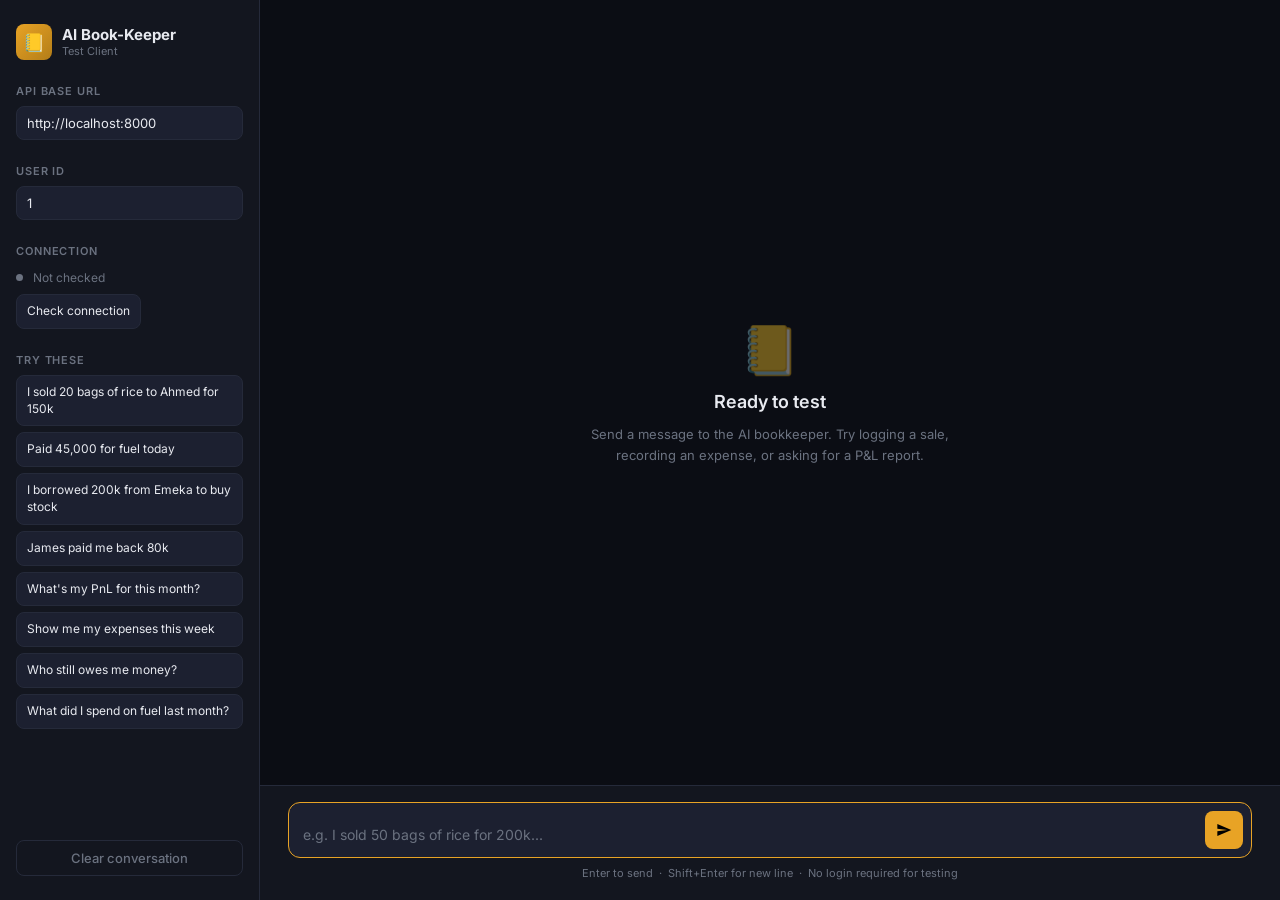
==== test_client.html @ e81ce20c "removed req.idempotency" ====
<!DOCTYPE html>
<html lang="en">
<head>
  <meta charset="UTF-8" />
  <meta name="viewport" content="width=device-width, initial-scale=1.0" />
  <title>AI Book-Keeper — Test Client</title>
  <link rel="preconnect" href="https://fonts.googleapis.com" />
  <link href="https://fonts.googleapis.com/css2?family=Inter:wght@400;500;600;700&display=swap" rel="stylesheet" />
  <style>
    *, *::before, *::after { box-sizing: border-box; margin: 0; padding: 0; }

    :root {
      --bg:        #0b0d14;
      --surface:   #13161f;
      --surface2:  #1c2030;
      --border:    #252a3a;
      --accent:    #e8a325;
      --accent-dim:#b37d18;
      --text:      #e8eaf0;
      --text-muted:#6b7280;
      --user-bubble: #1d3461;
      --ai-bubble:   #1c2030;
      --red:       #ef4444;
      --green:     #22c55e;
    }

    html, body { height: 100%; font-family: 'Inter', sans-serif; background: var(--bg); color: var(--text); }

    .layout { display: flex; height: 100vh; overflow: hidden; }

    /* Sidebar */
    .sidebar {
      width: 260px; min-width: 260px;
      background: var(--surface);
      border-right: 1px solid var(--border);
      display: flex; flex-direction: column;
      padding: 24px 16px; gap: 24px;
    }

    .logo { display: flex; align-items: center; gap: 10px; }
    .logo-icon {
      width: 36px; height: 36px; border-radius: 8px;
      background: linear-gradient(135deg, var(--accent), var(--accent-dim));
      display: flex; align-items: center; justify-content: center; font-size: 18px;
    }
    .logo-text { font-size: 15px; font-weight: 700; line-height: 1.2; }
    .logo-sub  { font-size: 11px; color: var(--text-muted); }

    .sidebar-section label {
      display: block; font-size: 11px; font-weight: 600;
      color: var(--text-muted); text-transform: uppercase; letter-spacing: .08em; margin-bottom: 8px;
    }

    .sidebar-section input {
      width: 100%; padding: 8px 10px;
      background: var(--surface2); border: 1px solid var(--border);
      border-radius: 8px; color: var(--text); font-size: 13px; font-family: inherit;
      outline: none; transition: border-color .15s;
    }
    .sidebar-section input:focus { border-color: var(--accent); }

    .status-dot {
      display: inline-block; width: 7px; height: 7px; border-radius: 50%;
      background: var(--text-muted); margin-right: 6px; vertical-align: middle; transition: background .3s;
    }
    .status-dot.ok  { background: var(--green); box-shadow: 0 0 6px var(--green); }
    .status-dot.err { background: var(--red);   box-shadow: 0 0 6px var(--red);   }
    #status-text { font-size: 12px; color: var(--text-muted); }

    .sidebar-section.examples { flex: 1; overflow-y: auto; }
    .example-label { font-size: 11px; font-weight: 600; color: var(--text-muted); text-transform: uppercase; letter-spacing: .08em; margin-bottom: 8px; }
    .chip-grid { display: flex; flex-direction: column; gap: 6px; }
    .chip {
      padding: 8px 10px; border-radius: 8px; font-size: 12px; line-height: 1.4;
      background: var(--surface2); border: 1px solid var(--border);
      cursor: pointer; transition: background .15s, border-color .15s;
      text-align: left; color: var(--text); font-family: inherit;
    }
    .chip:hover { background: var(--border); border-color: var(--accent); }

    .clear-btn {
      width: 100%; padding: 9px; border-radius: 8px; font-size: 13px; font-weight: 500;
      background: transparent; border: 1px solid var(--border);
      color: var(--text-muted); cursor: pointer; font-family: inherit; transition: all .15s;
    }
    .clear-btn:hover { background: var(--surface2); color: var(--text); }

    /* Main */
    .main { flex: 1; display: flex; flex-direction: column; overflow: hidden; }

    .messages {
      flex: 1; overflow-y: auto; padding: 24px 28px;
      display: flex; flex-direction: column; gap: 16px; scroll-behavior: smooth;
    }
    .messages::-webkit-scrollbar { width: 4px; }
    .messages::-webkit-scrollbar-thumb { background: var(--border); border-radius: 4px; }

    .bubble-row { display: flex; gap: 10px; max-width: 720px; }
    .bubble-row.user { align-self: flex-end; flex-direction: row-reverse; }
    .bubble-row.ai   { align-self: flex-start; }

    .avatar {
      width: 32px; height: 32px; border-radius: 50%; flex-shrink: 0;
      display: flex; align-items: center; justify-content: center; font-size: 14px; font-weight: 700;
    }
    .ai .avatar   { background: linear-gradient(135deg, var(--accent), var(--accent-dim)); color: #000; font-size: 13px; }
    .user .avatar { background: var(--user-bubble); color: var(--text); font-size: 12px; }

    .bubble {
      padding: 12px 16px; border-radius: 16px; font-size: 14px; line-height: 1.6;
      max-width: 560px; word-break: break-word; white-space: pre-wrap;
    }
    .ai   .bubble { background: var(--ai-bubble); border: 1px solid var(--border); border-top-left-radius: 4px; }
    .user .bubble { background: var(--user-bubble); border-top-right-radius: 4px; }
    .bubble-meta { font-size: 10px; color: var(--text-muted); margin-top: 4px; padding: 0 4px; }
    .user .bubble-meta { text-align: right; }

    /* Typing */
    .typing .bubble { padding: 14px 18px; }
    .dots { display: flex; gap: 4px; align-items: center; height: 16px; }
    .dots span {
      width: 6px; height: 6px; border-radius: 50%;
      background: var(--text-muted); animation: dot-pulse 1.2s infinite;
    }
    .dots span:nth-child(2) { animation-delay: .2s; }
    .dots span:nth-child(3) { animation-delay: .4s; }
    @keyframes dot-pulse {
      0%, 80%, 100% { transform: scale(.7); opacity: .4; }
      40%            { transform: scale(1);  opacity: 1;  }
    }

    /* Clarification card */
    .clarify-card {
      background: var(--surface2); border: 1px solid var(--accent);
      border-radius: 12px; padding: 14px 16px; margin-top: 8px;
      display: flex; flex-direction: column; gap: 10px; max-width: 340px;
    }
    .clarify-title { font-size: 12px; font-weight: 600; color: var(--accent); }
    .clarify-msg   { font-size: 13px; color: var(--text); }
    .clarify-row   { display: flex; gap: 8px; }
    .clarify-row input {
      flex: 1; padding: 8px 10px; border-radius: 8px;
      background: var(--bg); border: 1px solid var(--border);
      color: var(--text); font-size: 13px; font-family: inherit; outline: none;
    }
    .clarify-row input:focus { border-color: var(--accent); }
    .clarify-submit {
      padding: 8px 14px; border-radius: 8px; background: var(--accent);
      border: none; color: #000; font-size: 13px; font-weight: 600;
      cursor: pointer; font-family: inherit; transition: opacity .15s;
    }
    .clarify-submit:hover { opacity: .85; }

    /* Input bar */
    .input-bar {
      padding: 16px 28px 20px;
      border-top: 1px solid var(--border); background: var(--surface);
    }
    .input-inner {
      display: flex; gap: 10px; align-items: flex-end;
      background: var(--surface2); border: 1px solid var(--border);
      border-radius: 12px; padding: 8px 8px 8px 14px; transition: border-color .15s;
    }
    .input-inner:focus-within { border-color: var(--accent); }
    #msg-input {
      flex: 1; background: none; border: none; outline: none;
      color: var(--text); font-size: 14px; font-family: inherit;
      resize: none; max-height: 120px; line-height: 1.5; padding: 4px 0;
    }
    #msg-input::placeholder { color: var(--text-muted); }
    #send-btn {
      width: 38px; height: 38px; border-radius: 8px; flex-shrink: 0;
      background: var(--accent); border: none; cursor: pointer;
      display: flex; align-items: center; justify-content: center;
      transition: opacity .15s, transform .1s;
    }
    #send-btn:hover  { opacity: .9; }
    #send-btn:active { transform: scale(.94); }
    #send-btn:disabled { opacity: .35; cursor: not-allowed; }
    #send-btn svg { width: 16px; height: 16px; fill: #000; }

    .hint { font-size: 11px; color: var(--text-muted); margin-top: 8px; text-align: center; }

    /* Toast */
    .toast {
      position: fixed; bottom: 24px; right: 24px;
      background: #3b1818; border: 1px solid var(--red);
      color: #fca5a5; border-radius: 10px; padding: 12px 16px;
      font-size: 13px; max-width: 320px; line-height: 1.5;
      animation: slide-in .2s ease; z-index: 100;
    }
    @keyframes slide-in { from { opacity:0; transform:translateY(8px); } to { opacity:1; transform:translateY(0); } }

    /* Empty state */
    .empty-state {
      flex: 1; display: flex; flex-direction: column;
      align-items: center; justify-content: center; gap: 12px;
      color: var(--text-muted); padding: 40px;
    }
    .empty-icon  { font-size: 48px; opacity: .4; }
    .empty-title { font-size: 18px; font-weight: 600; color: var(--text); }
    .empty-sub   { font-size: 13px; text-align: center; max-width: 380px; line-height: 1.6; }

    .sidebar-section.examples::-webkit-scrollbar { width: 3px; }
    .sidebar-section.examples::-webkit-scrollbar-thumb { background: var(--border); border-radius: 4px; }
  </style>
</head>
<body>
<div class="layout">

  <!-- Sidebar -->
  <aside class="sidebar">
    <div class="logo">
      <div class="logo-icon">&#128210;</div>
      <div>
        <div class="logo-text">AI Book-Keeper</div>
        <div class="logo-sub">Test Client</div>
      </div>
    </div>

    <div class="sidebar-section">
      <label>API Base URL</label>
      <input id="api-url" type="text" value="http://localhost:8000" placeholder="http://localhost:8000" />
    </div>

    <div class="sidebar-section">
      <label>User ID</label>
      <input id="user-id" type="number" value="1" min="1" placeholder="e.g. 1" />
    </div>

    <div class="sidebar-section">
      <label>Connection</label>
      <div style="margin-bottom:8px;">
        <span class="status-dot" id="status-dot"></span>
        <span id="status-text">Not checked</span>
      </div>
      <button class="chip" onclick="pingServer()">Check connection</button>
    </div>

    <div class="sidebar-section examples">
      <div class="example-label">Try these</div>
      <div class="chip-grid">
        <button class="chip" onclick="fillPrompt(this)">I sold 20 bags of rice to Ahmed for 150k</button>
        <button class="chip" onclick="fillPrompt(this)">Paid 45,000 for fuel today</button>
        <button class="chip" onclick="fillPrompt(this)">I borrowed 200k from Emeka to buy stock</button>
        <button class="chip" onclick="fillPrompt(this)">James paid me back 80k</button>
        <button class="chip" onclick="fillPrompt(this)">What's my PnL for this month?</button>
        <button class="chip" onclick="fillPrompt(this)">Show me my expenses this week</button>
        <button class="chip" onclick="fillPrompt(this)">Who still owes me money?</button>
        <button class="chip" onclick="fillPrompt(this)">What did I spend on fuel last month?</button>
      </div>
    </div>

    <button class="clear-btn" onclick="clearChat()">Clear conversation</button>
  </aside>

  <!-- Main -->
  <div class="main">
    <div class="messages" id="messages">
      <div class="empty-state" id="empty-state">
        <div class="empty-icon">&#128210;</div>
        <div class="empty-title">Ready to test</div>
        <div class="empty-sub">Send a message to the AI bookkeeper. Try logging a sale, recording an expense, or asking for a P&amp;L report.</div>
      </div>
    </div>

    <div class="input-bar">
      <div class="input-inner">
        <textarea id="msg-input" rows="1"
          placeholder="e.g. I sold 50 bags of rice for 200k..."
          oninput="autoResize(this)"
          onkeydown="handleKey(event)"></textarea>
        <button id="send-btn" onclick="sendMessage()" title="Send (Enter)">
          <svg viewBox="0 0 24 24" xmlns="http://www.w3.org/2000/svg">
            <path d="M2.01 21L23 12 2.01 3 2 10l15 2-15 2z"/>
          </svg>
        </button>
      </div>
      <div class="hint">Enter to send &nbsp;&middot;&nbsp; Shift+Enter for new line &nbsp;&middot;&nbsp; No login required for testing</div>
    </div>
  </div>

</div>

<script>
  function getApiUrl() { return document.getElementById('api-url').value.replace(/\/$/, ''); }
  function getUserId() { return parseInt(document.getElementById('user-id').value, 10) || 1; }
  function now()       { return new Date().toLocaleTimeString([], {hour:'2-digit', minute:'2-digit'}); }
  function uid()       { return Math.random().toString(36).slice(2); }

  function autoResize(el) {
    el.style.height = 'auto';
    el.style.height = Math.min(el.scrollHeight, 120) + 'px';
  }

  function handleKey(e) {
    if (e.key === 'Enter' && !e.shiftKey) { e.preventDefault(); sendMessage(); }
  }

  function fillPrompt(btn) {
    const input = document.getElementById('msg-input');
    input.value = btn.textContent.trim();
    autoResize(input);
    input.focus();
  }

  function clearChat() {
    const box = document.getElementById('messages');
    box.innerHTML = `
      <div class="empty-state" id="empty-state">
        <div class="empty-icon">&#128210;</div>
        <div class="empty-title">Ready to test</div>
        <div class="empty-sub">Send a message to the AI bookkeeper. Try logging a sale, recording an expense, or asking for a P&amp;L report.</div>
      </div>`;
  }

  function scrollBottom() {
    const box = document.getElementById('messages');
    box.scrollTop = box.scrollHeight;
  }

  function hideEmpty() {
    const e = document.getElementById('empty-state');
    if (e) e.remove();
  }

  function escHtml(str) {
    return String(str)
      .replace(/&/g,'&amp;').replace(/</g,'&lt;')
      .replace(/>/g,'&gt;').replace(/"/g,'&quot;');
  }

  function addBubble(role, text) {
    hideEmpty();
    const box = document.getElementById('messages');
    const isUser = role === 'user';
    const row = document.createElement('div');
    row.className = 'bubble-row ' + role;
    row.innerHTML = `
      <div class="avatar">${isUser ? 'U' : '&#128210;'}</div>
      <div>
        <div class="bubble">${escHtml(text)}</div>
        <div class="bubble-meta">${now()}</div>
      </div>`;
    box.appendChild(row);
    scrollBottom();
    return row;
  }

  function addTyping() {
    hideEmpty();
    const box = document.getElementById('messages');
    const row = document.createElement('div');
    row.className = 'bubble-row ai typing';
    row.id = 'typing-indicator';
    row.innerHTML = `
      <div class="avatar">&#128210;</div>
      <div><div class="bubble"><div class="dots"><span></span><span></span><span></span></div></div></div>`;
    box.appendChild(row);
    scrollBottom();
  }

  function removeTyping() {
    const t = document.getElementById('typing-indicator');
    if (t) t.remove();
  }

  function addClarifyCard(clarifications) {
    const box = document.getElementById('messages');
    clarifications.forEach(c => {
      const card = document.createElement('div');
      card.className = 'bubble-row ai';
      card.innerHTML = `
        <div class="avatar">&#128210;</div>
        <div>
          <div class="clarify-card" id="clarify-${c.transaction_id}">
            <div class="clarify-title">&#9889; Amount needed</div>
            <div class="clarify-msg">${escHtml(c.message)}</div>
            <div class="clarify-row">
              <input type="number" placeholder="Enter amount" id="clarify-input-${c.transaction_id}" min="0" step="0.01" />
              <button class="clarify-submit" onclick="submitClarify(${c.transaction_id})">Submit</button>
            </div>
          </div>
        </div>`;
      box.appendChild(card);
    });
    scrollBottom();
  }

  function showToast(msg) {
    const existing = document.querySelector('.toast');
    if (existing) existing.remove();
    const t = document.createElement('div');
    t.className = 'toast';
    t.textContent = msg;
    document.body.appendChild(t);
    setTimeout(() => t.remove(), 5000);
  }

  async function pingServer() {
    const dot  = document.getElementById('status-dot');
    const text = document.getElementById('status-text');
    dot.className = 'status-dot';
    text.textContent = 'Checking...';
    try {
      await fetch(getApiUrl() + '/docs', { method: 'HEAD', signal: AbortSignal.timeout(4000) });
      dot.className = 'status-dot ok';
      text.textContent = 'Connected';
    } catch {
      dot.className = 'status-dot err';
      text.textContent = 'Unreachable';
    }
  }

  async function sendMessage() {
    const input = document.getElementById('msg-input');
    const text  = input.value.trim();
    if (!text) return;

    const btn = document.getElementById('send-btn');
    btn.disabled = true;
    input.value  = '';
    autoResize(input);

    addBubble('user', text);
    addTyping();

    try {
      const res = await fetch(getApiUrl() + '/api/v1/message', {
        method: 'POST',
        headers: { 'Content-Type': 'application/json', 'Idempotency-Key': uid() },
        body: JSON.stringify({ message: text, user_id: getUserId() }),
        signal: AbortSignal.timeout(30000),
      });

      removeTyping();

      if (!res.ok) {
        const err = await res.json().catch(() => ({ detail: res.statusText }));
        addBubble('ai', 'Error ' + res.status + ': ' + (err.detail || res.statusText));
      } else {
        const data = await res.json();
        addBubble('ai', data.reply);
        if (data.clarifications && data.clarifications.length > 0) {
          addClarifyCard(data.clarifications);
        }
      }
    } catch (err) {
      removeTyping();
      if (err.name === 'TimeoutError') {
        addBubble('ai', 'Request timed out — is the server running?');
      } else {
        addBubble('ai', 'Could not reach the API: ' + err.message);
      }
    }

    btn.disabled = false;
    input.focus();
  }

  async function submitClarify(transactionId) {
    const input  = document.getElementById('clarify-input-' + transactionId);
    const amount = parseFloat(input.value);
    if (isNaN(amount) || amount <= 0) { showToast('Please enter a valid amount.'); return; }

    const card = document.getElementById('clarify-' + transactionId);
    card.style.opacity = '0.5';
    card.style.pointerEvents = 'none';

    try {
      const res = await fetch(getApiUrl() + '/api/v1/clarify', {
        method: 'POST',
        headers: { 'Content-Type': 'application/json' },
        body: JSON.stringify({ transaction_id: transactionId, amount }),
        signal: AbortSignal.timeout(10000),
      });

      if (!res.ok) {
        const err = await res.json().catch(() => ({ detail: res.statusText }));
        showToast('Clarify failed: ' + (err.detail || res.statusText));
        card.style.opacity = '1';
        card.style.pointerEvents = '';
      } else {
        const data = await res.json();
        card.closest('.bubble-row').remove();
        addBubble('ai', data.reply);
      }
    } catch (err) {
      showToast('Error: ' + err.message);
      card.style.opacity = '1';
      card.style.pointerEvents = '';
    }
  }

  document.getElementById('msg-input').focus();
</script>
</body>
</html>
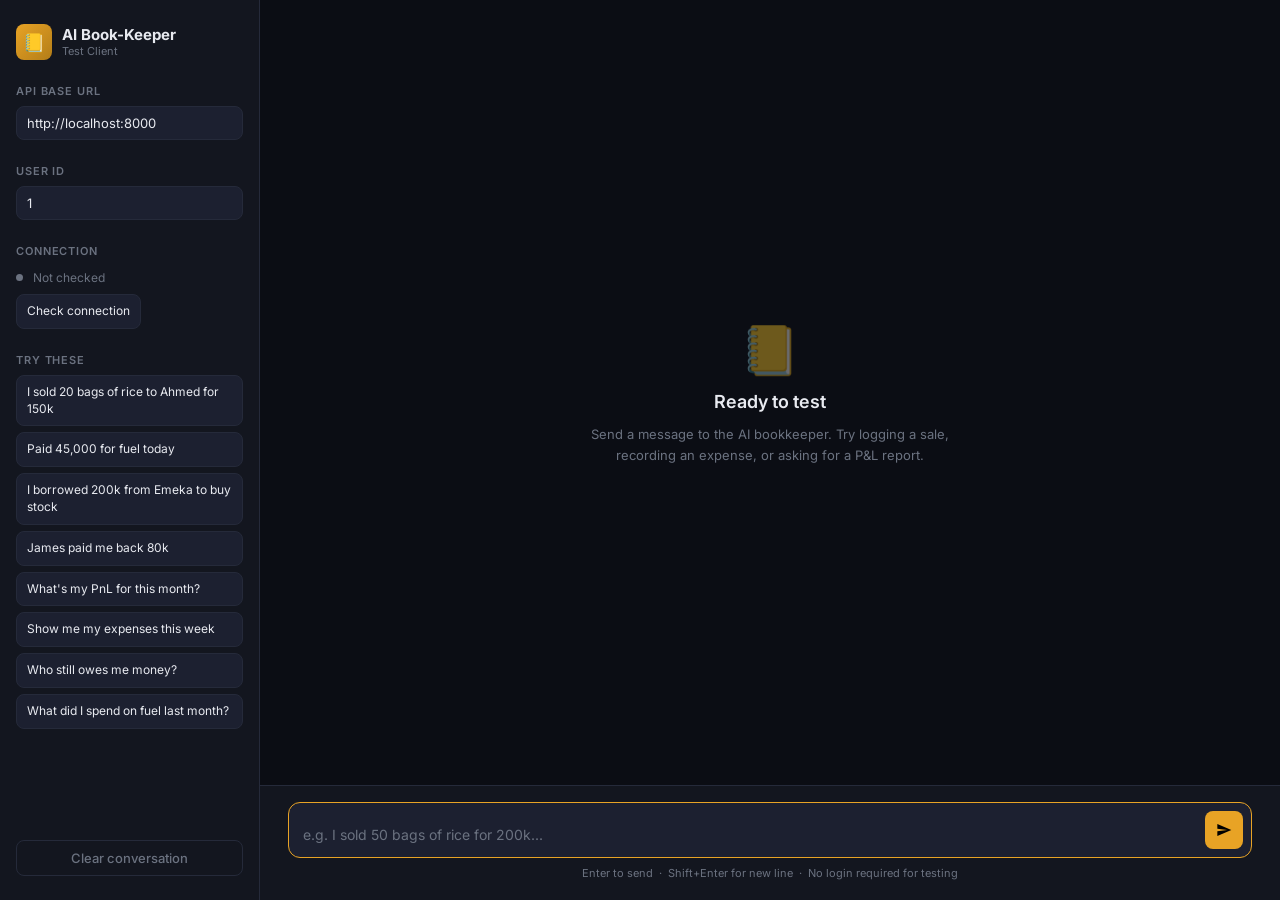
==== commit a4e52ac7: "Fixed frontend to accomodate mobile devices" ====
--- a/test_client.html
+++ b/test_client.html
@@ -203,6 +203,71 @@
 
     .sidebar-section.examples::-webkit-scrollbar { width: 3px; }
     .sidebar-section.examples::-webkit-scrollbar-thumb { background: var(--border); border-radius: 4px; }
+
+    /* Mobile responsive layout */
+    .mobile-header-toggle {
+      display: none;
+      background: var(--surface2);
+      border: 1px solid var(--border);
+      color: var(--text);
+      border-radius: 6px;
+      padding: 6px 12px;
+      font-size: 13px;
+      font-family: inherit;
+      cursor: pointer;
+    }
+    .sidebar-body {
+      display: flex;
+      flex-direction: column;
+      gap: 24px;
+      flex: 1;
+      overflow-y: auto;
+    }
+
+    @media (max-width: 768px) {
+      .layout {
+        flex-direction: column;
+        height: 100vh;
+        height: 100dvh;
+      }
+      .sidebar {
+        width: 100%;
+        min-width: 0;
+        border-right: none;
+        border-bottom: 1px solid var(--border);
+        padding: 14px 16px;
+        gap: 0;
+      }
+      .logo {
+        justify-content: space-between;
+        width: 100%;
+      }
+      .mobile-header-toggle {
+        display: block;
+      }
+      .sidebar-body {
+        display: none;
+        max-height: 50vh;
+        margin-top: 14px;
+        padding-top: 14px;
+        border-top: 1px solid var(--border);
+      }
+      .sidebar-body.open {
+        display: flex;
+      }
+      .messages {
+        padding: 16px 12px;
+      }
+      .input-bar {
+        padding: 12px 12px 16px;
+      }
+      .bubble-row {
+        max-width: 100%;
+      }
+      .bubble {
+        max-width: 88%;
+      }
+    }
   </style>
 </head>
 <body>
@@ -211,47 +276,52 @@
   <!-- Sidebar -->
   <aside class="sidebar">
     <div class="logo">
-      <div class="logo-icon">&#128210;</div>
-      <div>
-        <div class="logo-text">AI Book-Keeper</div>
-        <div class="logo-sub">Test Client</div>
-      </div>
+      <div style="display: flex; align-items: center; gap: 10px;">
+        <div class="logo-icon">&#128210;</div>
+        <div>
+          <div class="logo-text">AI Book-Keeper</div>
+          <div class="logo-sub">Test Client</div>
+        </div>
+      </div>
+      <button class="mobile-header-toggle" onclick="toggleSidebarMenu()">☰ Menu</button>
     </div>
 
-    <div class="sidebar-section">
-      <label>API Base URL</label>
-      <input id="api-url" type="text" value="http://localhost:8000" placeholder="http://localhost:8000" />
+    <div class="sidebar-body" id="sidebar-body">
+      <div class="sidebar-section">
+        <label>API Base URL</label>
+        <input id="api-url" type="text" value="http://localhost:8000" placeholder="http://localhost:8000" />
+      </div>
+
+      <div class="sidebar-section">
+        <label>User ID</label>
+        <input id="user-id" type="number" value="1" min="1" placeholder="e.g. 1" />
+      </div>
+
+      <div class="sidebar-section">
+        <label>Connection</label>
+        <div style="margin-bottom:8px;">
+          <span class="status-dot" id="status-dot"></span>
+          <span id="status-text">Not checked</span>
+        </div>
+        <button class="chip" onclick="pingServer()">Check connection</button>
+      </div>
+
+      <div class="sidebar-section examples">
+        <div class="example-label">Try these</div>
+        <div class="chip-grid">
+          <button class="chip" onclick="fillPrompt(this)">I sold 20 bags of rice to Ahmed for 150k</button>
+          <button class="chip" onclick="fillPrompt(this)">Paid 45,000 for fuel today</button>
+          <button class="chip" onclick="fillPrompt(this)">I borrowed 200k from Emeka to buy stock</button>
+          <button class="chip" onclick="fillPrompt(this)">James paid me back 80k</button>
+          <button class="chip" onclick="fillPrompt(this)">What's my PnL for this month?</button>
+          <button class="chip" onclick="fillPrompt(this)">Show me my expenses this week</button>
+          <button class="chip" onclick="fillPrompt(this)">Who still owes me money?</button>
+          <button class="chip" onclick="fillPrompt(this)">What did I spend on fuel last month?</button>
+        </div>
+      </div>
+
+      <button class="clear-btn" onclick="clearChat()">Clear conversation</button>
     </div>
-
-    <div class="sidebar-section">
-      <label>User ID</label>
-      <input id="user-id" type="number" value="1" min="1" placeholder="e.g. 1" />
-    </div>
-
-    <div class="sidebar-section">
-      <label>Connection</label>
-      <div style="margin-bottom:8px;">
-        <span class="status-dot" id="status-dot"></span>
-        <span id="status-text">Not checked</span>
-      </div>
-      <button class="chip" onclick="pingServer()">Check connection</button>
-    </div>
-
-    <div class="sidebar-section examples">
-      <div class="example-label">Try these</div>
-      <div class="chip-grid">
-        <button class="chip" onclick="fillPrompt(this)">I sold 20 bags of rice to Ahmed for 150k</button>
-        <button class="chip" onclick="fillPrompt(this)">Paid 45,000 for fuel today</button>
-        <button class="chip" onclick="fillPrompt(this)">I borrowed 200k from Emeka to buy stock</button>
-        <button class="chip" onclick="fillPrompt(this)">James paid me back 80k</button>
-        <button class="chip" onclick="fillPrompt(this)">What's my PnL for this month?</button>
-        <button class="chip" onclick="fillPrompt(this)">Show me my expenses this week</button>
-        <button class="chip" onclick="fillPrompt(this)">Who still owes me money?</button>
-        <button class="chip" onclick="fillPrompt(this)">What did I spend on fuel last month?</button>
-      </div>
-    </div>
-
-    <button class="clear-btn" onclick="clearChat()">Clear conversation</button>
   </aside>
 
   <!-- Main -->
@@ -492,6 +562,11 @@
     }
   }
 
+  function toggleSidebarMenu() {
+    const body = document.getElementById('sidebar-body');
+    if (body) body.classList.toggle('open');
+  }
+
   document.getElementById('msg-input').focus();
 </script>
 </body>
